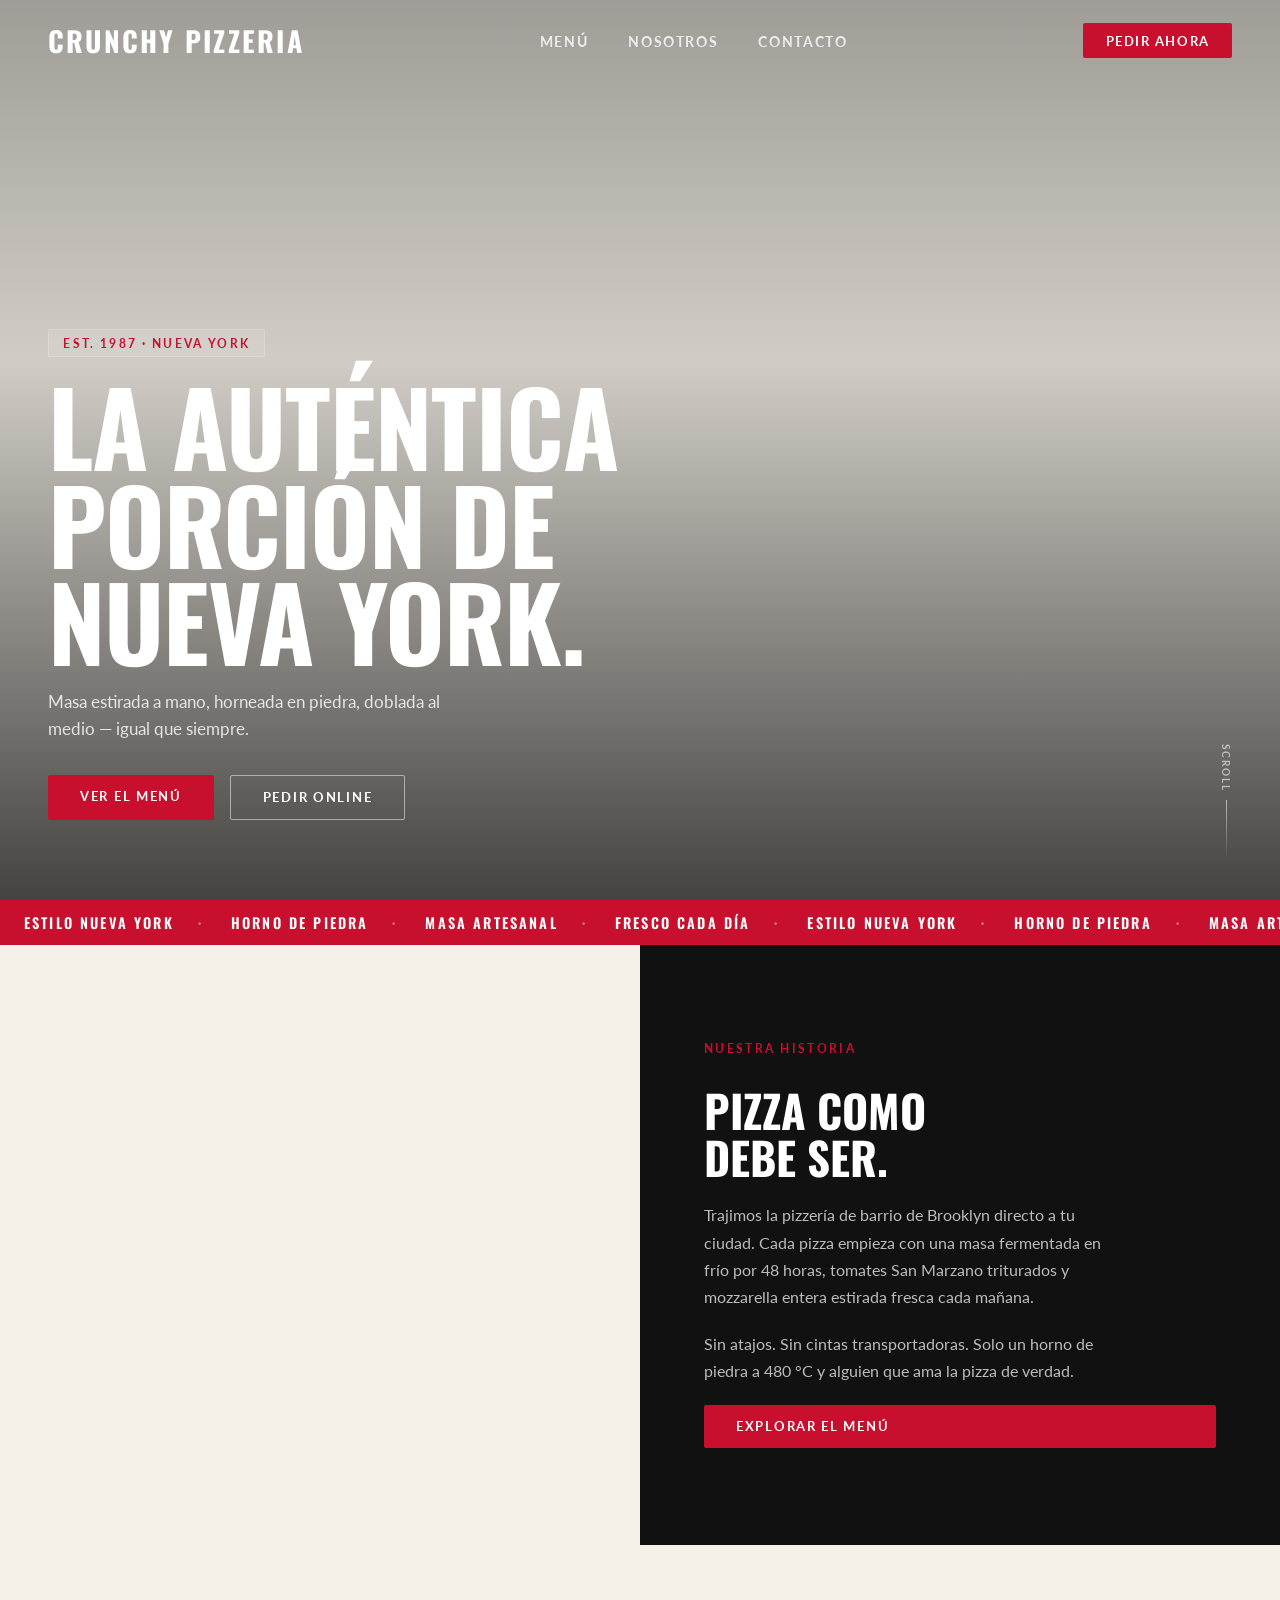
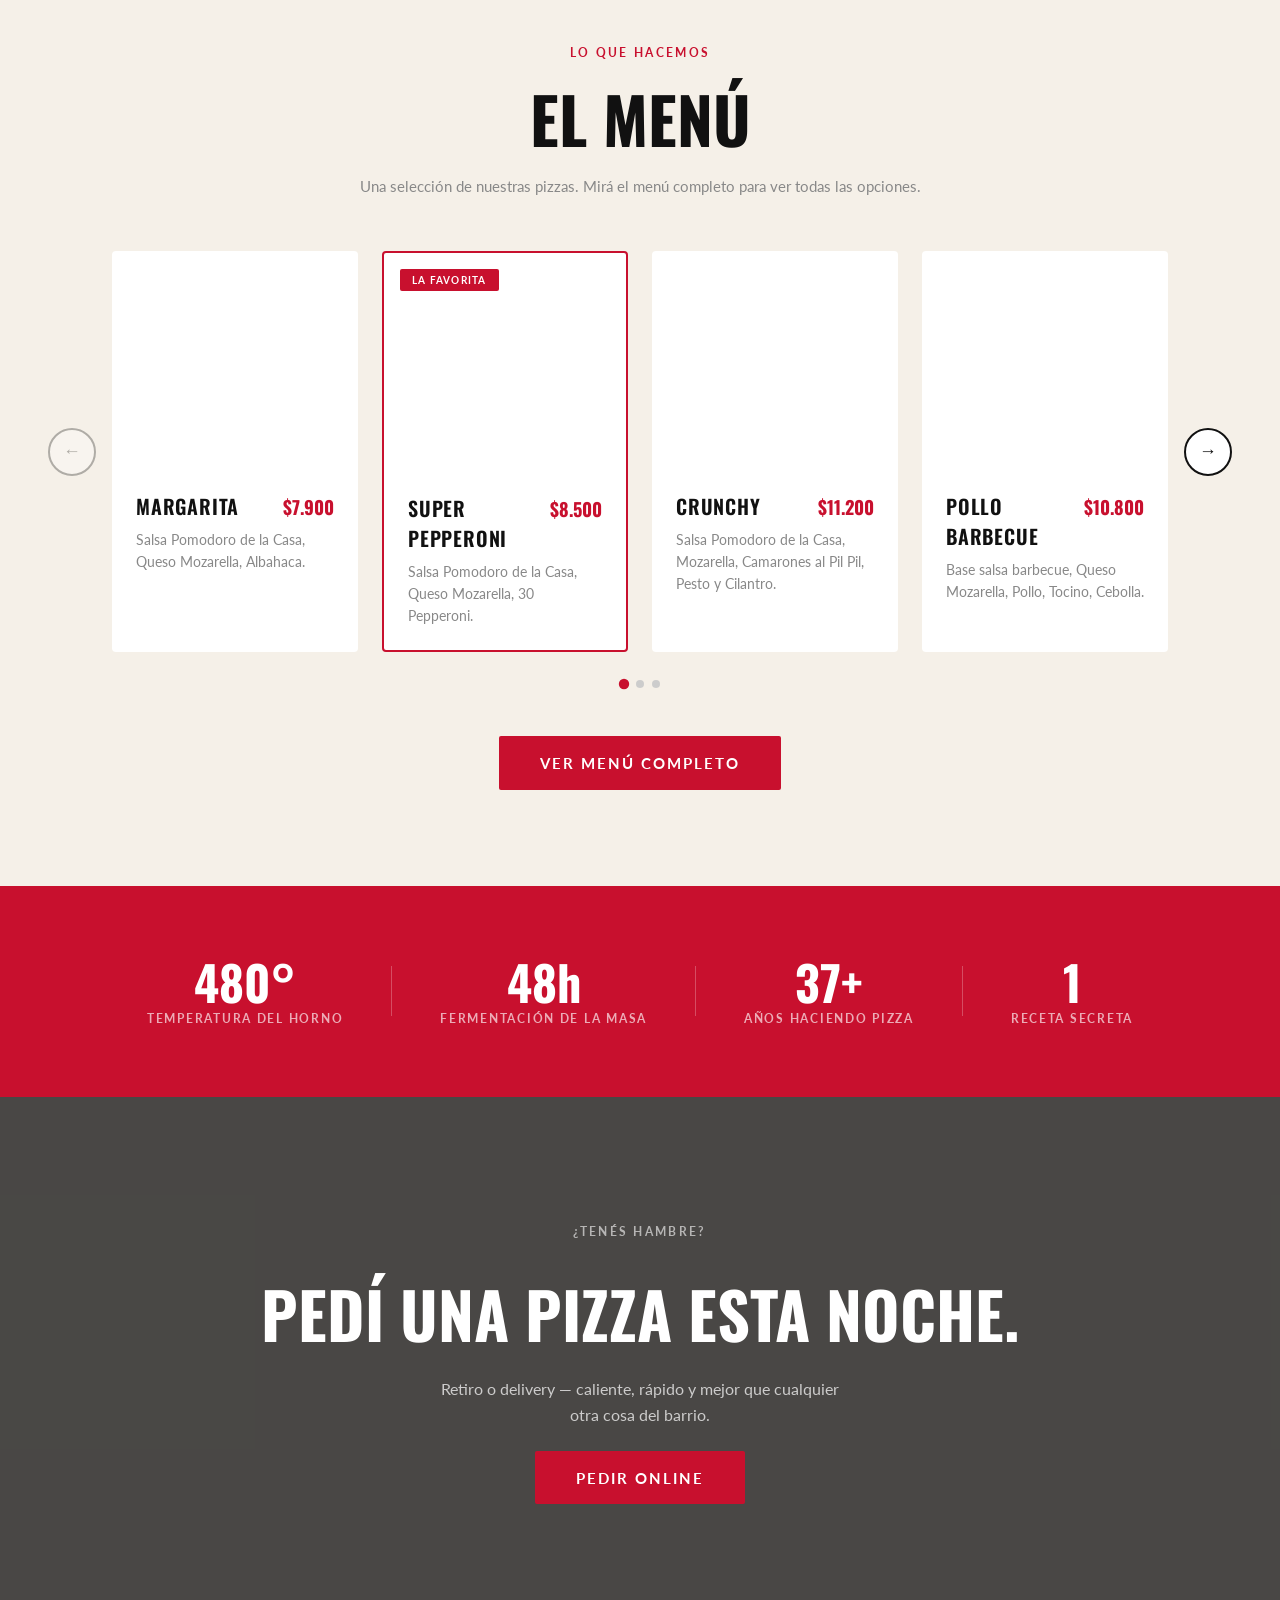
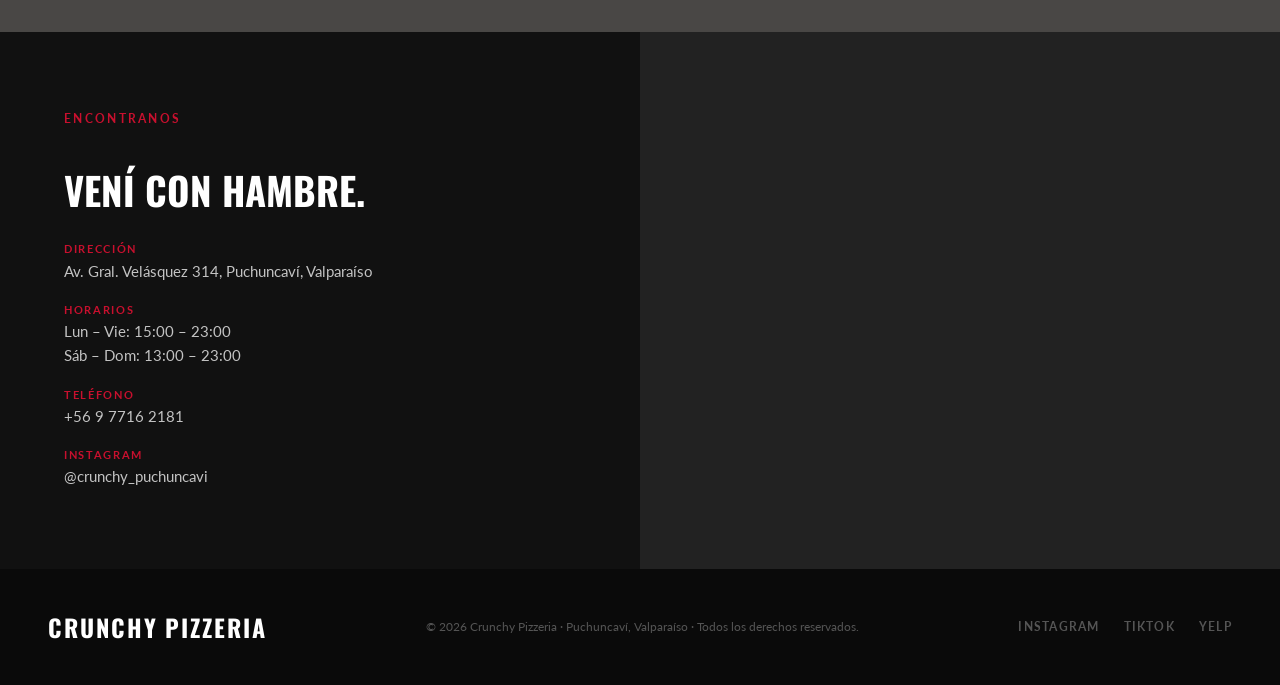
==== index.html @ bc8d4080 "Initial commit — landing page Crunchy Pizzeria Co-Authored-By: Claude Sonnet 4.6 <noreply@anthropic." ====
<!DOCTYPE html>
<html lang="es">
<head>
  <meta charset="UTF-8" />
  <meta name="viewport" content="width=device-width, initial-scale=1.0" />
  <title>CRUNCHY PIZZERIA — Pizza al Estilo Nueva York</title>
  <link rel="preconnect" href="https://fonts.googleapis.com" />
  <link rel="preconnect" href="https://fonts.gstatic.com" crossorigin />
  <link href="https://fonts.googleapis.com/css2?family=Oswald:wght@400;600;700&family=Lato:wght@300;400;700&display=swap" rel="stylesheet" />
  <link rel="stylesheet" href="style.css" />
</head>
<body>

  <!-- NAV -->
  <nav class="navbar" id="navbar">
    <div class="nav-logo">CRUNCHY PIZZERIA</div>
    <ul class="nav-links">
      <li><a href="https://menu.fu.do/crunchypizzeria/qr-menu" target="_blank">Menú</a></li>
      <li><a href="#about">Nosotros</a></li>
      <li><a href="#contact">Contacto</a></li>
    </ul>
    <a href="#order" class="nav-cta">Pedir Ahora</a>
  </nav>

  <!-- HERO -->
  <section class="hero" id="hero">
    <div class="hero-overlay"></div>
    <div class="hero-content">
      <span class="hero-tag">EST. 1987 · NUEVA YORK</span>
      <h1 class="hero-title">La Auténtica<br />Porción de<br />Nueva York.</h1>
      <p class="hero-sub">Masa estirada a mano, horneada en piedra, doblada al medio — igual que siempre.</p>
      <div class="hero-actions">
        <a href="https://menu.fu.do/crunchypizzeria/qr-menu" target="_blank" class="btn-primary">Ver el Menú</a>
        <a href="#order" class="btn-secondary">Pedir Online</a>
      </div>
    </div>
    <div class="hero-scroll-hint">
      <span>Scroll</span>
      <div class="scroll-line"></div>
    </div>
  </section>

  <!-- TAGLINE STRIP -->
  <div class="strip">
    <div class="strip-track">
      <span>ESTILO NUEVA YORK</span><span class="dot">·</span>
      <span>HORNO DE PIEDRA</span><span class="dot">·</span>
      <span>MASA ARTESANAL</span><span class="dot">·</span>
      <span>FRESCO CADA DÍA</span><span class="dot">·</span>
      <span>ESTILO NUEVA YORK</span><span class="dot">·</span>
      <span>HORNO DE PIEDRA</span><span class="dot">·</span>
      <span>MASA ARTESANAL</span><span class="dot">·</span>
      <span>FRESCO CADA DÍA</span><span class="dot">·</span>
    </div>
  </div>

  <!-- ABOUT -->
  <section class="about" id="about">
    <div class="about-img"></div>
    <div class="about-text">
      <span class="section-tag">Nuestra Historia</span>
      <h2>Pizza como<br />debe ser.</h2>
      <p>Trajimos la pizzería de barrio de Brooklyn directo a tu ciudad. Cada pizza empieza con una masa fermentada en frío por 48 horas, tomates San Marzano triturados y mozzarella entera estirada fresca cada mañana.</p>
      <p>Sin atajos. Sin cintas transportadoras. Solo un horno de piedra a 480 °C y alguien que ama la pizza de verdad.</p>
      <a href="https://menu.fu.do/crunchypizzeria/qr-menu" target="_blank" class="btn-primary">Explorar el Menú</a>
    </div>
  </section>

  <!-- MENU -->
  <section class="menu-section" id="menu">
    <div class="menu-header">
      <span class="section-tag">Lo Que Hacemos</span>
      <h2>El Menú</h2>
      <p class="menu-subtitle">Una selección de nuestras pizzas. Mirá el menú completo para ver todas las opciones.</p>
    </div>
    <div class="carousel-wrapper">
      <button class="carousel-btn prev" id="carouselPrev">&#8592;</button>
      <div class="carousel-track-container">
        <div class="carousel-track" id="carouselTrack">

          <div class="menu-card">
            <div class="menu-card-img img-margherita"></div>
            <div class="menu-card-body">
              <div class="menu-card-top">
                <h3>Margarita</h3>
                <span class="price">$7.900</span>
              </div>
              <p>Salsa Pomodoro de la Casa, Queso Mozarella, Albahaca.</p>
            </div>
          </div>

          <div class="menu-card featured">
            <div class="badge">La Favorita</div>
            <div class="menu-card-img img-pepperoni"></div>
            <div class="menu-card-body">
              <div class="menu-card-top">
                <h3>Super Pepperoni</h3>
                <span class="price">$8.500</span>
              </div>
              <p>Salsa Pomodoro de la Casa, Queso Mozarella, 30 Pepperoni.</p>
            </div>
          </div>

          <div class="menu-card">
            <div class="menu-card-img img-crunchy"></div>
            <div class="menu-card-body">
              <div class="menu-card-top">
                <h3>Crunchy</h3>
                <span class="price">$11.200</span>
              </div>
              <p>Salsa Pomodoro de la Casa, Mozarella, Camarones al Pil Pil, Pesto y Cilantro.</p>
            </div>
          </div>

          <div class="menu-card">
            <div class="menu-card-img img-bbq"></div>
            <div class="menu-card-body">
              <div class="menu-card-top">
                <h3>Pollo Barbecue</h3>
                <span class="price">$10.800</span>
              </div>
              <p>Base salsa barbecue, Queso Mozarella, Pollo, Tocino, Cebolla.</p>
            </div>
          </div>

          <div class="menu-card">
            <div class="menu-card-img img-cuatroquesos"></div>
            <div class="menu-card-body">
              <div class="menu-card-top">
                <h3>Cuatro Quesos</h3>
                <span class="price">$10.500</span>
              </div>
              <p>Salsa Pomodoro, Mozarella, Queso Azul, Queso de Cabra, Parmesano.</p>
            </div>
          </div>

          <div class="menu-card">
            <div class="menu-card-img img-espanola"></div>
            <div class="menu-card-body">
              <div class="menu-card-top">
                <h3>Española</h3>
                <span class="price">$11.500</span>
              </div>
              <p>Salsa Pomodoro, Mozarella, Chorizo, Jamón, Tomate, Pimentón y Aceitunas.</p>
            </div>
          </div>

        </div>
      </div>
      <button class="carousel-btn next" id="carouselNext">&#8594;</button>
    </div>

    <div class="carousel-dots" id="carouselDots"></div>

    <div class="menu-cta">
      <a href="https://menu.fu.do/crunchypizzeria/qr-menu" target="_blank" class="btn-primary large">Ver Menú Completo</a>
    </div>
  </section>

  <!-- STATS -->
  <section class="stats">
    <div class="stat">
      <span class="stat-num">480°</span>
      <span class="stat-label">Temperatura del Horno</span>
    </div>
    <div class="stat-divider"></div>
    <div class="stat">
      <span class="stat-num">48h</span>
      <span class="stat-label">Fermentación de la Masa</span>
    </div>
    <div class="stat-divider"></div>
    <div class="stat">
      <span class="stat-num">37+</span>
      <span class="stat-label">Años Haciendo Pizza</span>
    </div>
    <div class="stat-divider"></div>
    <div class="stat">
      <span class="stat-num">1</span>
      <span class="stat-label">Receta Secreta</span>
    </div>
  </section>

  <!-- ORDER / CTA -->
  <section class="cta-section" id="order">
    <div class="cta-overlay"></div>
    <div class="cta-content">
      <span class="section-tag light">¿Tenés hambre?</span>
      <h2>Pedí una Pizza Esta Noche.</h2>
      <p>Retiro o delivery — caliente, rápido y mejor que cualquier otra cosa del barrio.</p>
      <a href="#" class="btn-primary large">Pedir Online</a>
    </div>
  </section>

  <!-- CONTACT -->
  <section class="contact-section" id="contact">
    <div class="contact-info">
      <span class="section-tag">Encontranos</span>
      <h2>Vení con Hambre.</h2>
      <ul class="contact-list">
        <li>
          <strong>Dirección</strong>
          <span>Av. Gral. Velásquez 314, Puchuncaví, Valparaíso</span>
        </li>
        <li>
          <strong>Horarios</strong>
          <span>Lun – Vie: 15:00 – 23:00<br />Sáb – Dom: 13:00 – 23:00</span>
        </li>
        <li>
          <strong>Teléfono</strong>
          <span>+56 9 7716 2181</span>
        </li>
        <li>
          <strong>Instagram</strong>
          <span>@crunchy_puchuncavi</span>
        </li>
      </ul>
    </div>
    <div class="contact-map">
      <iframe
        src="https://maps.google.com/maps?q=Av.+Gral.+Vel%C3%A1squez+314,+Puchuncav%C3%AD,+Valpara%C3%ADso,+Chile&output=embed&hl=es"
        width="100%"
        height="100%"
        style="border:0; min-height:400px; display:block;"
        allowfullscreen=""
        loading="lazy"
        referrerpolicy="no-referrer-when-downgrade"
        title="Ubicación Crunchy Pizzeria">
      </iframe>
    </div>
  </section>

  <!-- FOOTER -->
  <footer class="footer">
    <div class="footer-logo">CRUNCHY PIZZERIA</div>
    <p class="footer-copy">© 2026 Crunchy Pizzeria · Puchuncaví, Valparaíso · Todos los derechos reservados.</p>
    <div class="footer-links">
      <a href="#">Instagram</a>
      <a href="#">TikTok</a>
      <a href="#">Yelp</a>
    </div>
  </footer>

  <script src="script.js"></script>
</body>
</html>
---- style.css ----
/* =====================
   RESET & BASE
===================== */
*, *::before, *::after {
  box-sizing: border-box;
  margin: 0;
  padding: 0;
}

:root {
  --red:    #C8102E;
  --dark:   #111111;
  --cream:  #F5F0E8;
  --gray:   #888888;
  --white:  #FFFFFF;
  --font-head: 'Oswald', sans-serif;
  --font-body: 'Lato', sans-serif;
}

html {
  scroll-behavior: smooth;
}

body {
  font-family: var(--font-body);
  background: var(--cream);
  color: var(--dark);
  overflow-x: hidden;
}

/* =====================
   NAVBAR
===================== */
.navbar {
  position: fixed;
  top: 0;
  left: 0;
  right: 0;
  z-index: 100;
  display: flex;
  align-items: center;
  justify-content: space-between;
  padding: 1.25rem 3rem;
  transition: background 0.3s, box-shadow 0.3s;
}

.navbar.scrolled {
  background: var(--dark);
  box-shadow: 0 2px 20px rgba(0,0,0,0.4);
}

.nav-logo {
  font-family: var(--font-head);
  font-size: 1.75rem;
  font-weight: 700;
  color: var(--white);
  letter-spacing: 0.08em;
}

.nav-links {
  list-style: none;
  display: flex;
  gap: 2.5rem;
}

.nav-links a {
  font-family: var(--font-body);
  font-size: 0.85rem;
  font-weight: 700;
  letter-spacing: 0.12em;
  text-transform: uppercase;
  color: rgba(255,255,255,0.8);
  text-decoration: none;
  transition: color 0.2s;
}

.nav-links a:hover {
  color: var(--white);
}

.nav-cta {
  font-family: var(--font-body);
  font-size: 0.8rem;
  font-weight: 700;
  letter-spacing: 0.12em;
  text-transform: uppercase;
  color: var(--white);
  background: var(--red);
  padding: 0.6rem 1.4rem;
  border-radius: 2px;
  text-decoration: none;
  transition: background 0.2s;
}

.nav-cta:hover {
  background: #a50d24;
}

/* =====================
   HERO
===================== */
.hero {
  position: relative;
  height: 100vh;
  min-height: 640px;
  background-image: url('https://images.unsplash.com/photo-1534308983496-4fabb1a015ee?w=1800&q=80');
  background-size: cover;
  background-position: center;
  background-attachment: fixed; /* parallax scroll */
  display: flex;
  align-items: flex-end;
  padding: 0 3rem 5rem;
}

.hero-overlay {
  position: absolute;
  inset: 0;
  background: linear-gradient(
    to bottom,
    rgba(0,0,0,0.35) 0%,
    rgba(0,0,0,0.15) 40%,
    rgba(0,0,0,0.72) 100%
  );
}

.hero-content {
  position: relative;
  z-index: 2;
  max-width: 680px;
}

.hero-tag {
  display: inline-block;
  font-family: var(--font-body);
  font-size: 0.75rem;
  font-weight: 700;
  letter-spacing: 0.18em;
  text-transform: uppercase;
  color: var(--red);
  background: rgba(255,255,255,0.1);
  border: 1px solid rgba(255,255,255,0.2);
  padding: 0.35rem 0.9rem;
  border-radius: 2px;
  margin-bottom: 1.25rem;
}

.hero-title {
  font-family: var(--font-head);
  font-size: clamp(3.5rem, 8vw, 7rem);
  font-weight: 700;
  line-height: 0.95;
  color: var(--white);
  text-transform: uppercase;
  letter-spacing: -0.01em;
  margin-bottom: 1.25rem;
}

.hero-sub {
  font-size: 1.05rem;
  line-height: 1.6;
  color: rgba(255,255,255,0.82);
  max-width: 420px;
  margin-bottom: 2rem;
}

.hero-actions {
  display: flex;
  gap: 1rem;
  flex-wrap: wrap;
}

/* SCROLL HINT */
.hero-scroll-hint {
  position: absolute;
  bottom: 2.5rem;
  right: 3rem;
  display: flex;
  flex-direction: column;
  align-items: center;
  gap: 0.5rem;
  z-index: 2;
}

.hero-scroll-hint span {
  font-size: 0.65rem;
  font-weight: 700;
  letter-spacing: 0.2em;
  text-transform: uppercase;
  color: rgba(255,255,255,0.6);
  writing-mode: vertical-rl;
}

.scroll-line {
  width: 1px;
  height: 60px;
  background: linear-gradient(to bottom, rgba(255,255,255,0.6), transparent);
  animation: scrollPulse 1.8s ease-in-out infinite;
}

@keyframes scrollPulse {
  0%, 100% { opacity: 1; transform: scaleY(1); }
  50% { opacity: 0.4; transform: scaleY(0.5); }
}

/* =====================
   BUTTONS
===================== */
.btn-primary {
  display: inline-block;
  font-family: var(--font-body);
  font-size: 0.82rem;
  font-weight: 700;
  letter-spacing: 0.13em;
  text-transform: uppercase;
  color: var(--white);
  background: var(--red);
  padding: 0.85rem 2rem;
  border-radius: 2px;
  text-decoration: none;
  transition: background 0.2s, transform 0.15s;
}

.btn-primary:hover {
  background: #a50d24;
  transform: translateY(-1px);
}

.btn-primary.large {
  font-size: 0.95rem;
  padding: 1.1rem 2.6rem;
}

.btn-secondary {
  display: inline-block;
  font-family: var(--font-body);
  font-size: 0.82rem;
  font-weight: 700;
  letter-spacing: 0.13em;
  text-transform: uppercase;
  color: var(--white);
  background: transparent;
  border: 1px solid rgba(255,255,255,0.5);
  padding: 0.85rem 2rem;
  border-radius: 2px;
  text-decoration: none;
  transition: border-color 0.2s, background 0.2s;
}

.btn-secondary:hover {
  border-color: var(--white);
  background: rgba(255,255,255,0.08);
}

/* =====================
   MARQUEE STRIP
===================== */
.strip {
  background: var(--red);
  overflow: hidden;
  padding: 0.75rem 0;
  white-space: nowrap;
}

.strip-track {
  display: inline-block;
  animation: marquee 18s linear infinite;
}

.strip-track span {
  font-family: var(--font-head);
  font-size: 0.9rem;
  font-weight: 600;
  letter-spacing: 0.15em;
  text-transform: uppercase;
  color: var(--white);
  padding: 0 1.5rem;
}

.strip-track .dot {
  color: rgba(255,255,255,0.5);
  padding: 0;
}

@keyframes marquee {
  from { transform: translateX(0); }
  to   { transform: translateX(-50%); }
}

/* =====================
   SECTION TAG
===================== */
.section-tag {
  display: inline-block;
  font-size: 0.72rem;
  font-weight: 700;
  letter-spacing: 0.2em;
  text-transform: uppercase;
  color: var(--red);
  margin-bottom: 0.75rem;
}

.section-tag.light {
  color: rgba(255,255,255,0.6);
}

/* =====================
   ABOUT
===================== */
.about {
  display: grid;
  grid-template-columns: 1fr 1fr;
  min-height: 600px;
}

.about-img {
  background-image: url('https://images.unsplash.com/photo-1571407970349-bc81e7e96d47?w=1200&q=80');
  background-size: cover;
  background-position: center;
  min-height: 500px;
}

.about-text {
  background: var(--dark);
  color: var(--white);
  padding: 5rem 4rem;
  display: flex;
  flex-direction: column;
  justify-content: center;
  gap: 1.25rem;
}

.about-text h2 {
  font-family: var(--font-head);
  font-size: clamp(2.2rem, 3.5vw, 3.2rem);
  font-weight: 700;
  text-transform: uppercase;
  line-height: 1.05;
}

.about-text p {
  font-size: 1rem;
  line-height: 1.7;
  color: rgba(255,255,255,0.72);
  max-width: 420px;
}

/* =====================
   MENU
===================== */
.menu-section {
  padding: 6rem 3rem;
  background: var(--cream);
}

.menu-header {
  text-align: center;
  margin-bottom: 3.5rem;
}

.menu-subtitle {
  font-size: 0.95rem;
  color: var(--gray);
  margin-top: 0.75rem;
}

.menu-cta {
  text-align: center;
  margin-top: 3rem;
}

.menu-header h2 {
  font-family: var(--font-head);
  font-size: clamp(2.5rem, 5vw, 4rem);
  font-weight: 700;
  text-transform: uppercase;
}

/* =====================
   CAROUSEL
===================== */
.carousel-wrapper {
  display: flex;
  align-items: center;
  gap: 1rem;
  max-width: 1260px;
  margin: 0 auto;
}

.carousel-track-container {
  overflow: hidden;
  flex: 1;
}

.carousel-track {
  display: flex;
  gap: 1.5rem;
  transition: transform 0.4s cubic-bezier(0.4, 0, 0.2, 1);
}

.carousel-track .menu-card {
  flex: 0 0 calc(25% - 1.125rem);
  min-width: 0;
}

.carousel-btn {
  flex-shrink: 0;
  width: 48px;
  height: 48px;
  border-radius: 50%;
  border: 2px solid var(--dark);
  background: var(--white);
  color: var(--dark);
  font-size: 1.1rem;
  cursor: pointer;
  display: flex;
  align-items: center;
  justify-content: center;
  transition: background 0.2s, color 0.2s, border-color 0.2s;
}

.carousel-btn:hover {
  background: var(--red);
  border-color: var(--red);
  color: var(--white);
}

.carousel-btn:disabled {
  opacity: 0.3;
  cursor: default;
  pointer-events: none;
}

.carousel-dots {
  display: flex;
  justify-content: center;
  gap: 0.5rem;
  margin-top: 1.75rem;
}

.carousel-dots .dot {
  width: 8px;
  height: 8px;
  border-radius: 50%;
  background: #ccc;
  border: none;
  cursor: pointer;
  transition: background 0.2s, transform 0.2s;
  padding: 0;
}

.carousel-dots .dot.active {
  background: var(--red);
  transform: scale(1.3);
}

.menu-card {
  background: var(--white);
  border-radius: 4px;
  overflow: hidden;
  position: relative;
  transition: transform 0.25s, box-shadow 0.25s;
}

.menu-card:hover {
  transform: translateY(-4px);
  box-shadow: 0 16px 40px rgba(0,0,0,0.12);
}

.menu-card.featured {
  border: 2px solid var(--red);
}

.badge {
  position: absolute;
  top: 1rem;
  left: 1rem;
  background: var(--red);
  color: var(--white);
  font-size: 0.65rem;
  font-weight: 700;
  letter-spacing: 0.12em;
  text-transform: uppercase;
  padding: 0.3rem 0.75rem;
  border-radius: 2px;
  z-index: 2;
}

.menu-card-img {
  height: 220px;
  background-size: cover;
  background-position: center;
}

.img-margherita {
  background-image: url('https://images.unsplash.com/photo-1574071318508-1cdbab80d002?w=800&q=80');
}
.img-pepperoni {
  background-image: url('https://images.unsplash.com/photo-1628840042765-356cda07504e?w=800&q=80');
}
.img-crunchy {
  background-image: url('https://images.unsplash.com/photo-1565299585323-38d6b0865b47?w=800&q=80');
}
.img-bbq {
  background-image: url('https://images.unsplash.com/photo-1604382354936-07c5d9983bd3?w=800&q=80');
}
.img-cuatroquesos {
  background-image: url('https://images.unsplash.com/photo-1513104890138-7c749659a591?w=800&q=80');
}
.img-espanola {
  background-image: url('https://images.unsplash.com/photo-1548369937-47519962c11a?w=800&q=80');
}

.menu-card-body {
  padding: 1.25rem 1.5rem 1.5rem;
}

.menu-card-top {
  display: flex;
  justify-content: space-between;
  align-items: baseline;
  margin-bottom: 0.5rem;
}

.menu-card-top h3 {
  font-family: var(--font-head);
  font-size: 1.25rem;
  font-weight: 600;
  text-transform: uppercase;
  letter-spacing: 0.04em;
}

.price {
  font-family: var(--font-head);
  font-size: 1.15rem;
  font-weight: 700;
  color: var(--red);
}

.menu-card-body p {
  font-size: 0.88rem;
  line-height: 1.55;
  color: var(--gray);
}

/* =====================
   STATS
===================== */
.stats {
  background: var(--red);
  display: flex;
  align-items: center;
  justify-content: center;
  flex-wrap: wrap;
  gap: 0;
  padding: 3.5rem 2rem;
}

.stat {
  text-align: center;
  padding: 1rem 3rem;
  display: flex;
  flex-direction: column;
  gap: 0.4rem;
}

.stat-num {
  font-family: var(--font-head);
  font-size: 3rem;
  font-weight: 700;
  color: var(--white);
  line-height: 1;
}

.stat-label {
  font-size: 0.72rem;
  font-weight: 700;
  letter-spacing: 0.15em;
  text-transform: uppercase;
  color: rgba(255,255,255,0.65);
}

.stat-divider {
  width: 1px;
  height: 50px;
  background: rgba(255,255,255,0.25);
}

/* =====================
   CTA SECTION
===================== */
.cta-section {
  position: relative;
  background-image: url('https://images.unsplash.com/photo-1590947132387-155cc02f3212?w=1800&q=80');
  background-size: cover;
  background-position: center;
  background-attachment: fixed;
  padding: 8rem 3rem;
  text-align: center;
}

.cta-overlay {
  position: absolute;
  inset: 0;
  background: rgba(0,0,0,0.7);
}

.cta-content {
  position: relative;
  z-index: 2;
  display: flex;
  flex-direction: column;
  align-items: center;
  gap: 1rem;
}

.cta-content h2 {
  font-family: var(--font-head);
  font-size: clamp(2.5rem, 5vw, 4.5rem);
  font-weight: 700;
  text-transform: uppercase;
  color: var(--white);
}

.cta-content p {
  font-size: 1rem;
  color: rgba(255,255,255,0.72);
  max-width: 420px;
  line-height: 1.6;
  margin-bottom: 0.5rem;
}

/* =====================
   CONTACT
===================== */
.contact-section {
  display: grid;
  grid-template-columns: 1fr 1fr;
  min-height: 480px;
}

.contact-info {
  background: var(--dark);
  color: var(--white);
  padding: 5rem 4rem;
  display: flex;
  flex-direction: column;
  justify-content: center;
  gap: 1.5rem;
}

.contact-info h2 {
  font-family: var(--font-head);
  font-size: clamp(2rem, 3vw, 3rem);
  font-weight: 700;
  text-transform: uppercase;
}

.contact-list {
  list-style: none;
  display: flex;
  flex-direction: column;
  gap: 1.25rem;
}

.contact-list li {
  display: flex;
  flex-direction: column;
  gap: 0.2rem;
}

.contact-list strong {
  font-size: 0.7rem;
  font-weight: 700;
  letter-spacing: 0.15em;
  text-transform: uppercase;
  color: var(--red);
}

.contact-list span {
  font-size: 0.95rem;
  line-height: 1.6;
  color: rgba(255,255,255,0.75);
}

.contact-map {
  background: #222;
}

.map-placeholder {
  width: 100%;
  height: 100%;
  min-height: 400px;
  display: flex;
  align-items: center;
  justify-content: center;
  background: #1a1a1a;
  font-family: var(--font-head);
  font-size: 1rem;
  letter-spacing: 0.2em;
  color: #444;
}

/* =====================
   FOOTER
===================== */
.footer {
  background: #0a0a0a;
  padding: 2.5rem 3rem;
  display: flex;
  align-items: center;
  justify-content: space-between;
  flex-wrap: wrap;
  gap: 1rem;
}

.footer-logo {
  font-family: var(--font-head);
  font-size: 1.5rem;
  font-weight: 700;
  color: var(--white);
  letter-spacing: 0.08em;
}

.footer-copy {
  font-size: 0.78rem;
  color: #555;
}

.footer-links {
  display: flex;
  gap: 1.5rem;
}

.footer-links a {
  font-size: 0.78rem;
  font-weight: 700;
  letter-spacing: 0.1em;
  text-transform: uppercase;
  color: #555;
  text-decoration: none;
  transition: color 0.2s;
}

.footer-links a:hover {
  color: var(--white);
}

/* =====================
   RESPONSIVE
===================== */
@media (max-width: 900px) {
  .navbar {
    padding: 1rem 1.5rem;
  }

  .nav-links {
    display: none;
  }

  .hero {
    background-attachment: scroll;
    padding: 0 1.5rem 4rem;
  }

  .hero-scroll-hint {
    right: 1.5rem;
  }

  .about {
    grid-template-columns: 1fr;
  }

  .about-img {
    min-height: 320px;
  }

  .about-text {
    padding: 3rem 2rem;
  }

  .menu-section {
    padding: 4rem 1.5rem;
  }

  .stat-divider {
    display: none;
  }

  .stats {
    gap: 1rem;
  }

  .cta-section {
    background-attachment: scroll;
    padding: 5rem 1.5rem;
  }

  .contact-section {
    grid-template-columns: 1fr;
  }

  .contact-info {
    padding: 3rem 2rem;
  }

  .footer {
    flex-direction: column;
    text-align: center;
    padding: 2rem 1.5rem;
  }
}
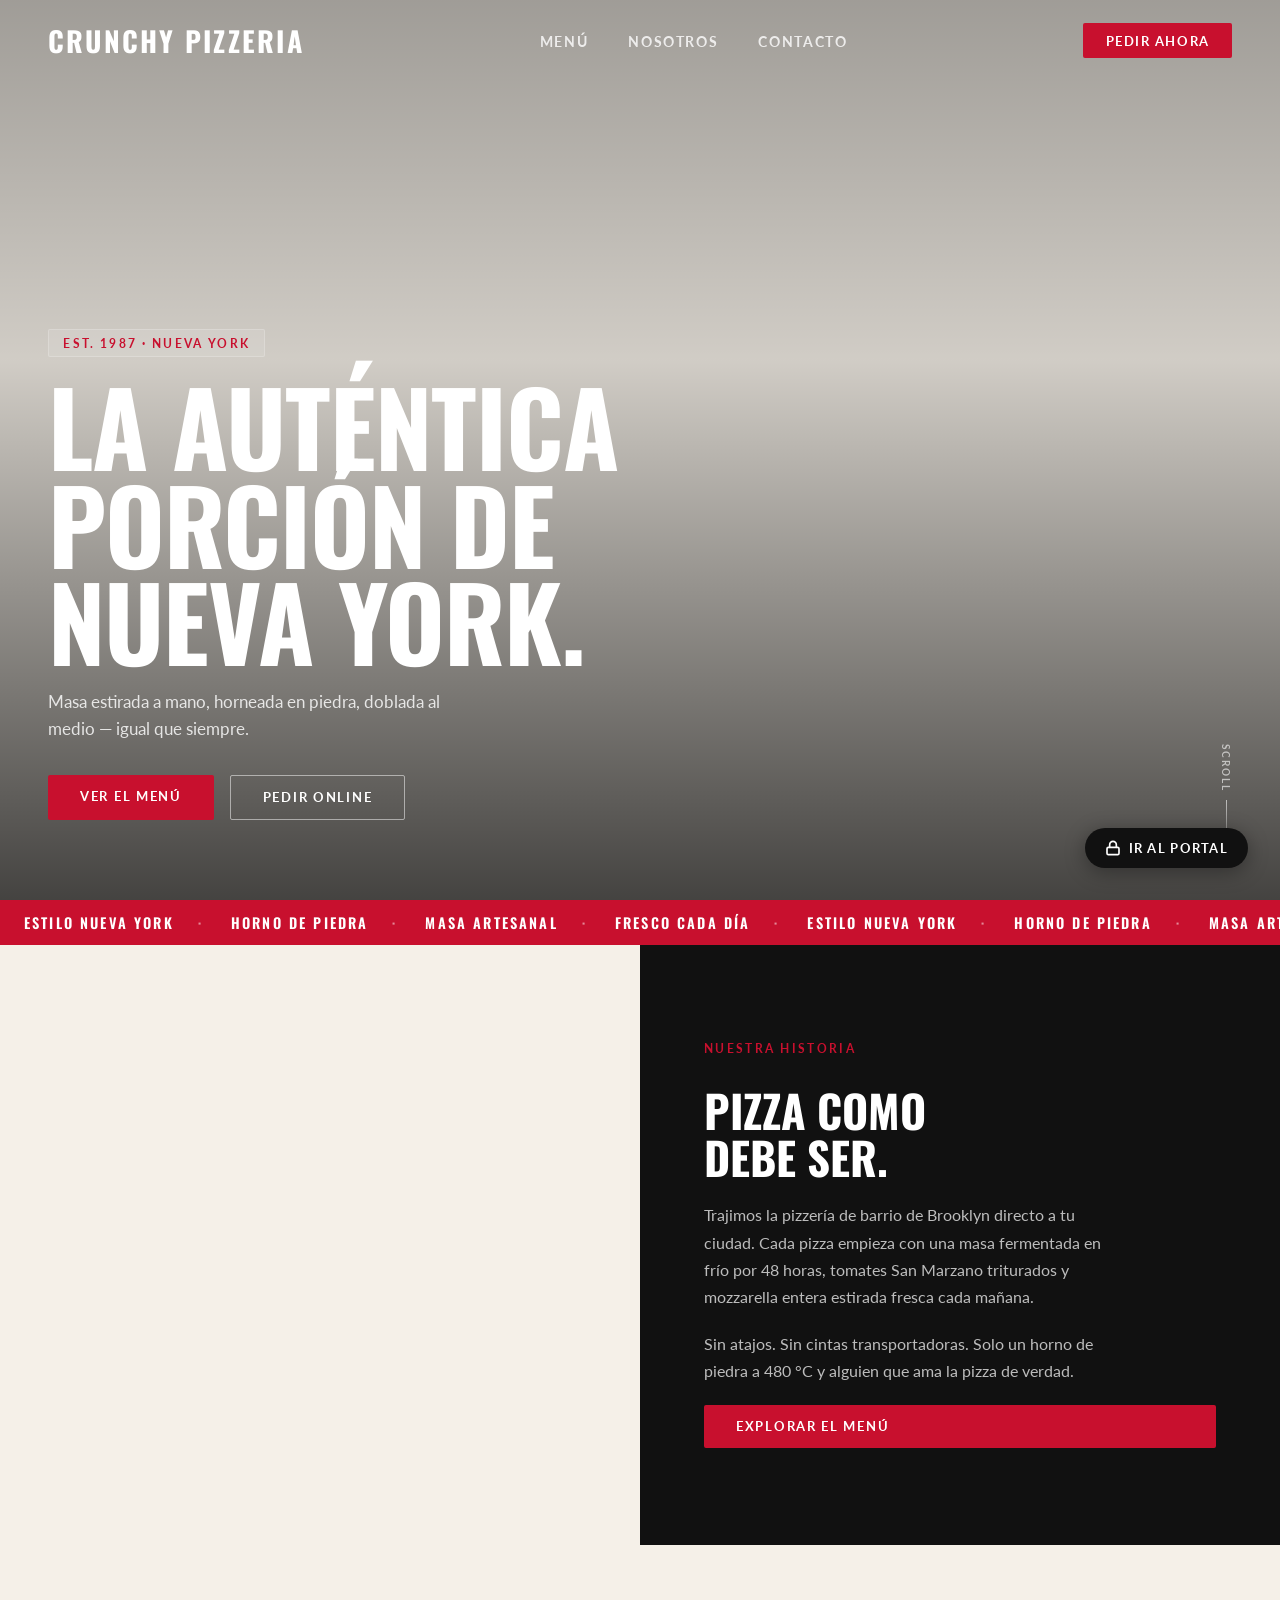
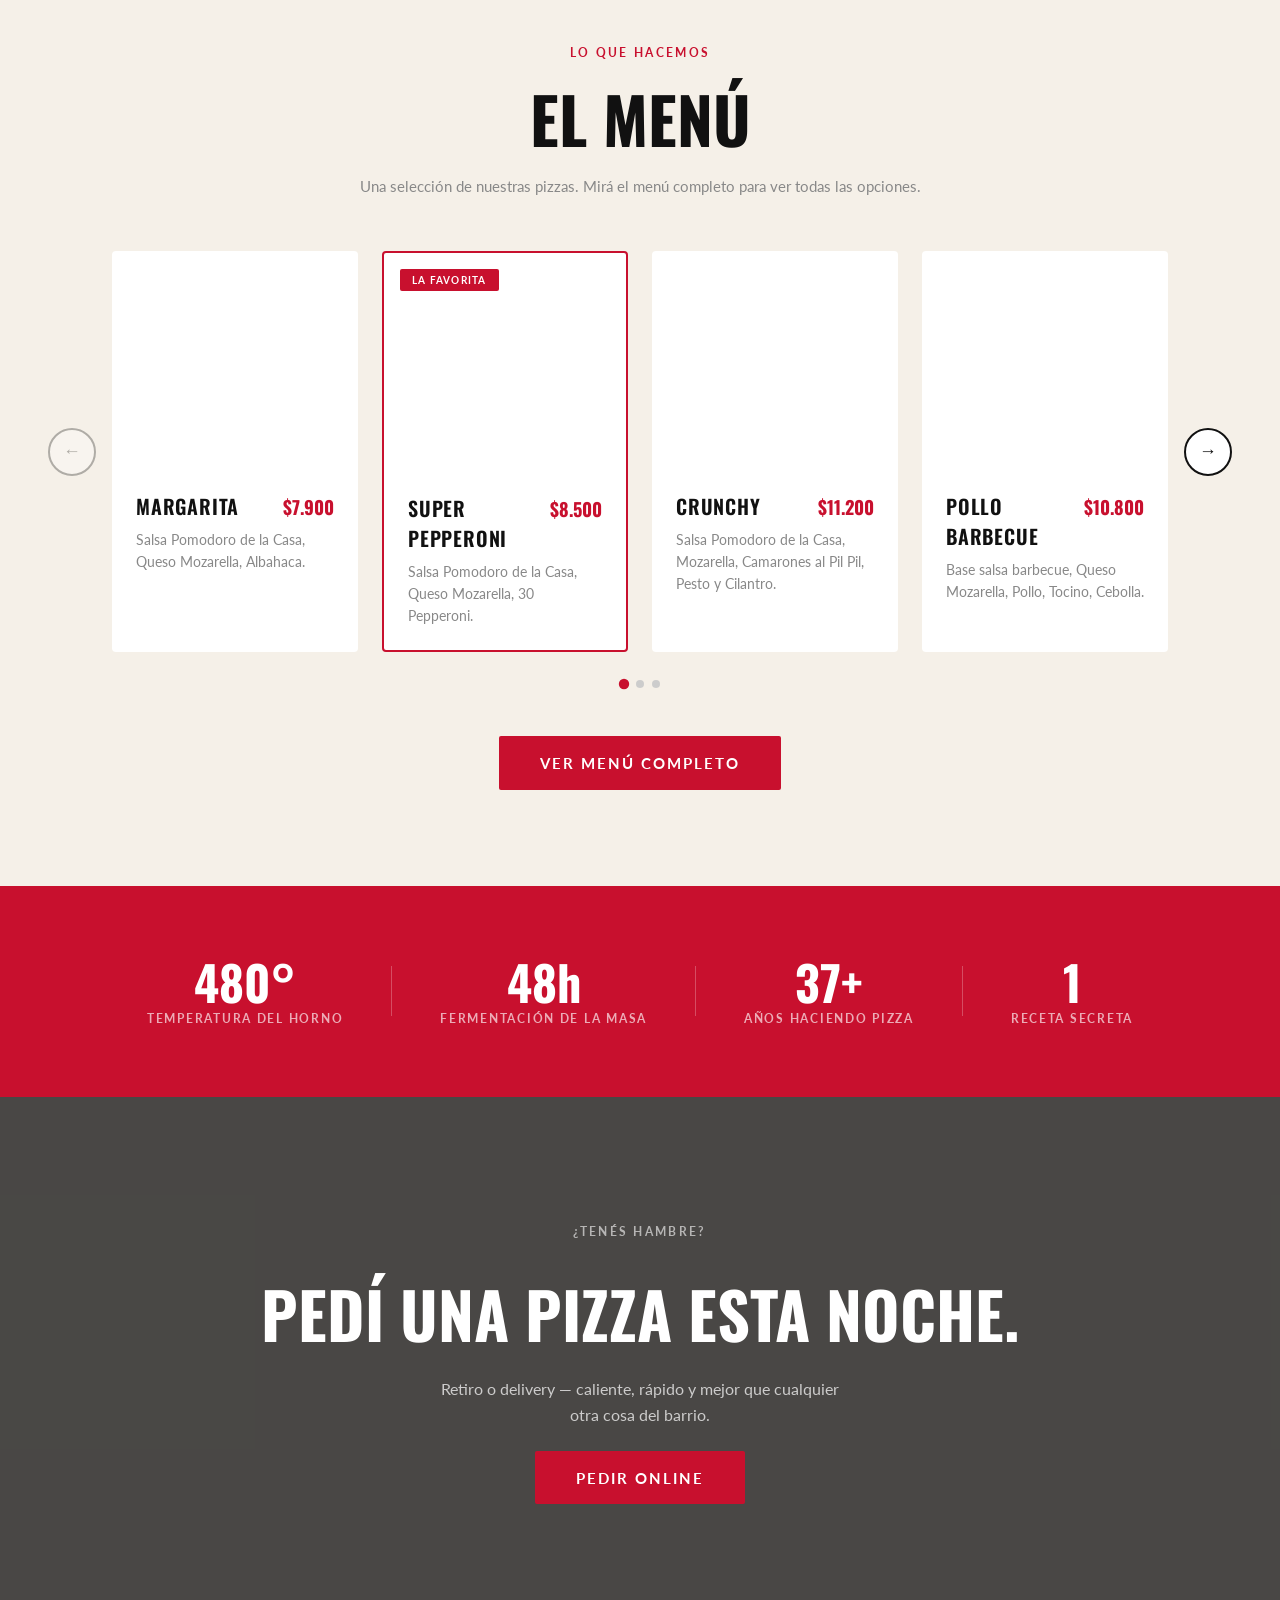
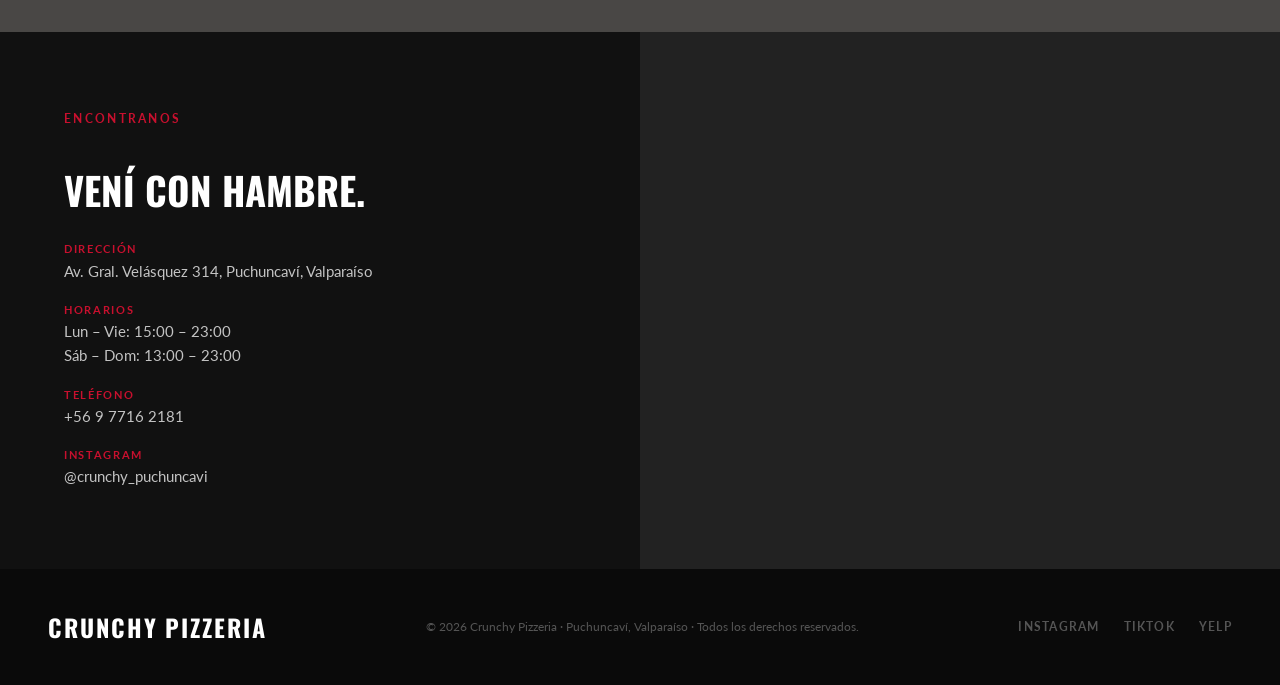
==== commit 84060704: "Agrega sistema de fidelidad completo con Firebase - Portal con acceso a clientes y administración - " ====
--- a/index.html
+++ b/index.html
@@ -240,6 +240,12 @@
     </div>
   </footer>
 
+  <!-- PORTAL BUTTON -->
+  <a href="portal.html" class="portal-fab">
+    <svg width="16" height="16" viewBox="0 0 24 24" fill="none" stroke="currentColor" stroke-width="2.5" stroke-linecap="round" stroke-linejoin="round"><rect x="3" y="11" width="18" height="11" rx="2"/><path d="M7 11V7a5 5 0 0 1 10 0v4"/></svg>
+    Ir al Portal
+  </a>
+
   <script src="script.js"></script>
 </body>
 </html>
--- a/style.css
+++ b/style.css
@@ -746,6 +746,37 @@
 }
 
 /* =====================
+   PORTAL FAB BUTTON
+===================== */
+.portal-fab {
+  position: fixed;
+  bottom: 2rem;
+  right: 2rem;
+  z-index: 200;
+  display: flex;
+  align-items: center;
+  gap: 0.5rem;
+  background: var(--dark);
+  color: var(--white);
+  font-family: var(--font-body);
+  font-size: 0.8rem;
+  font-weight: 700;
+  letter-spacing: 0.1em;
+  text-transform: uppercase;
+  text-decoration: none;
+  padding: 0.75rem 1.25rem;
+  border-radius: 50px;
+  box-shadow: 0 4px 20px rgba(0,0,0,0.35);
+  transition: background 0.2s, transform 0.2s, box-shadow 0.2s;
+}
+
+.portal-fab:hover {
+  background: var(--red);
+  transform: translateY(-2px);
+  box-shadow: 0 8px 28px rgba(200,16,46,0.4);
+}
+
+/* =====================
    RESPONSIVE
 ===================== */
 @media (max-width: 900px) {
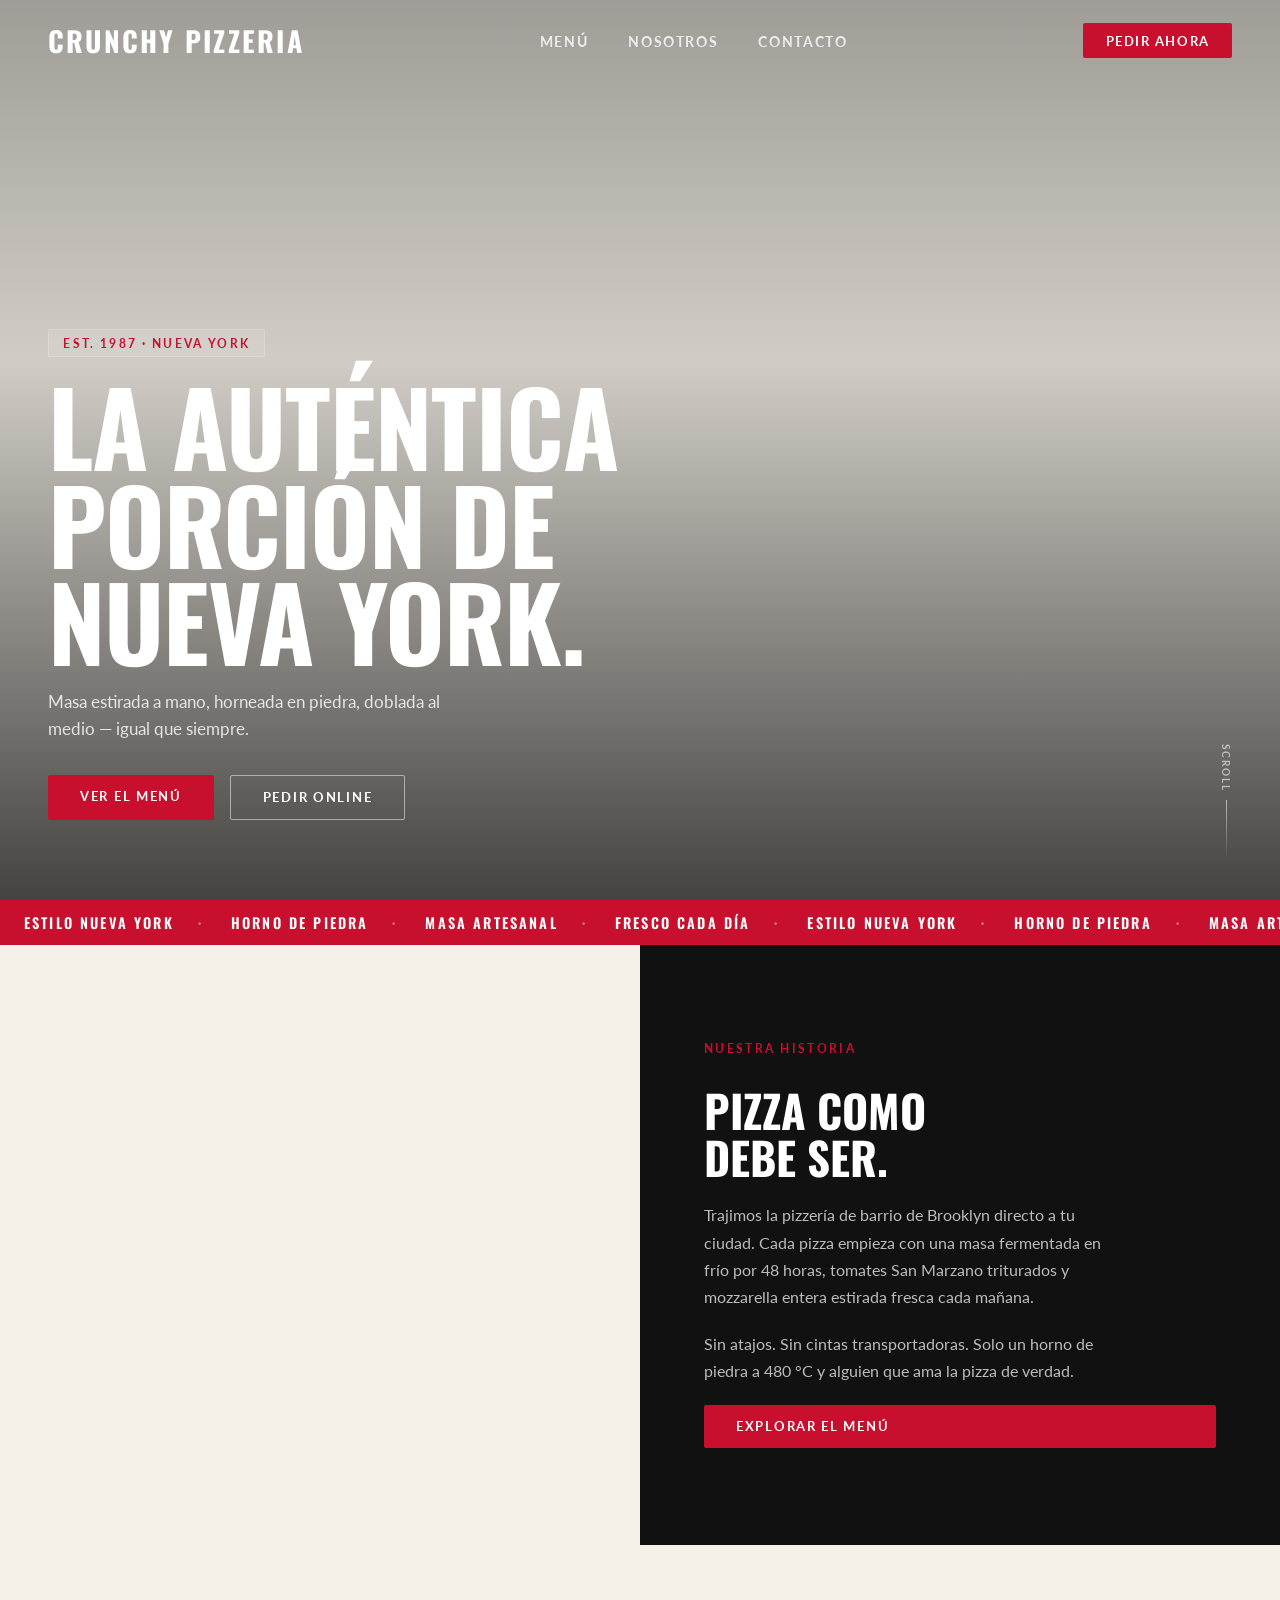
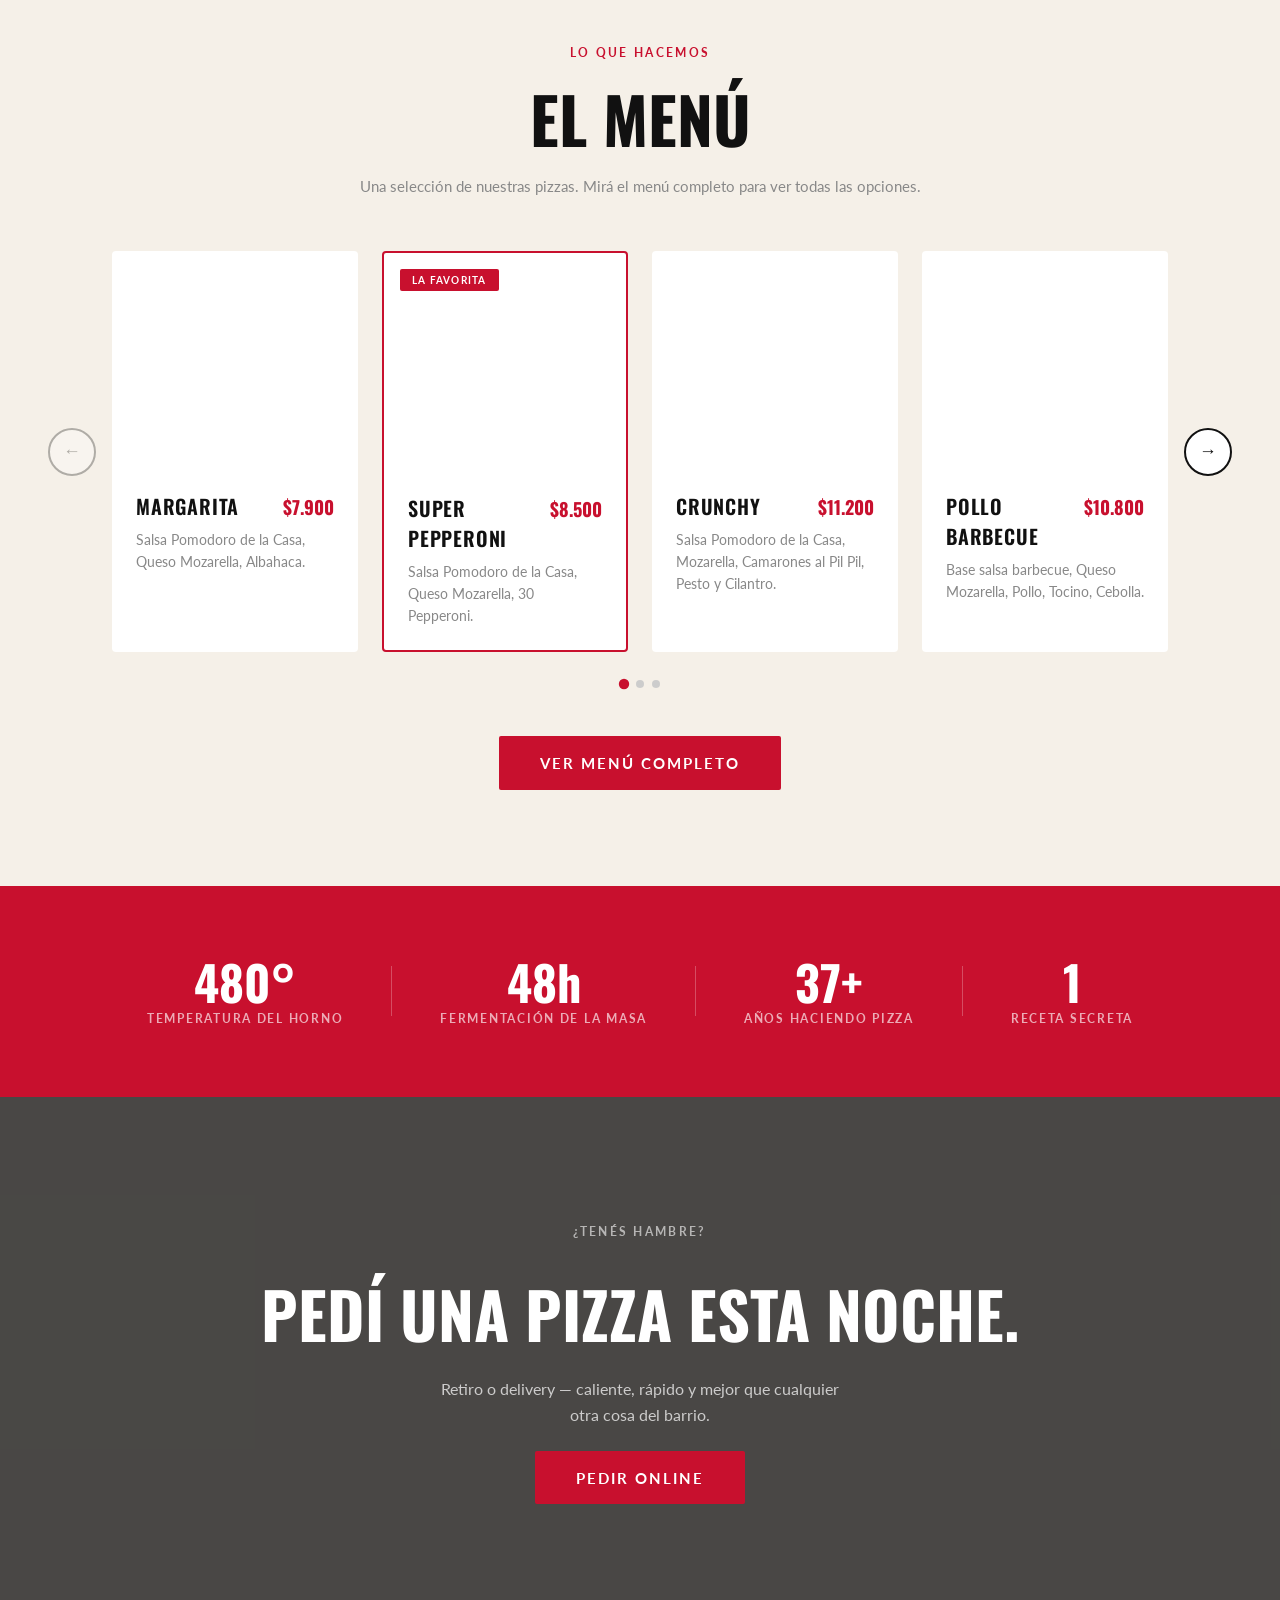
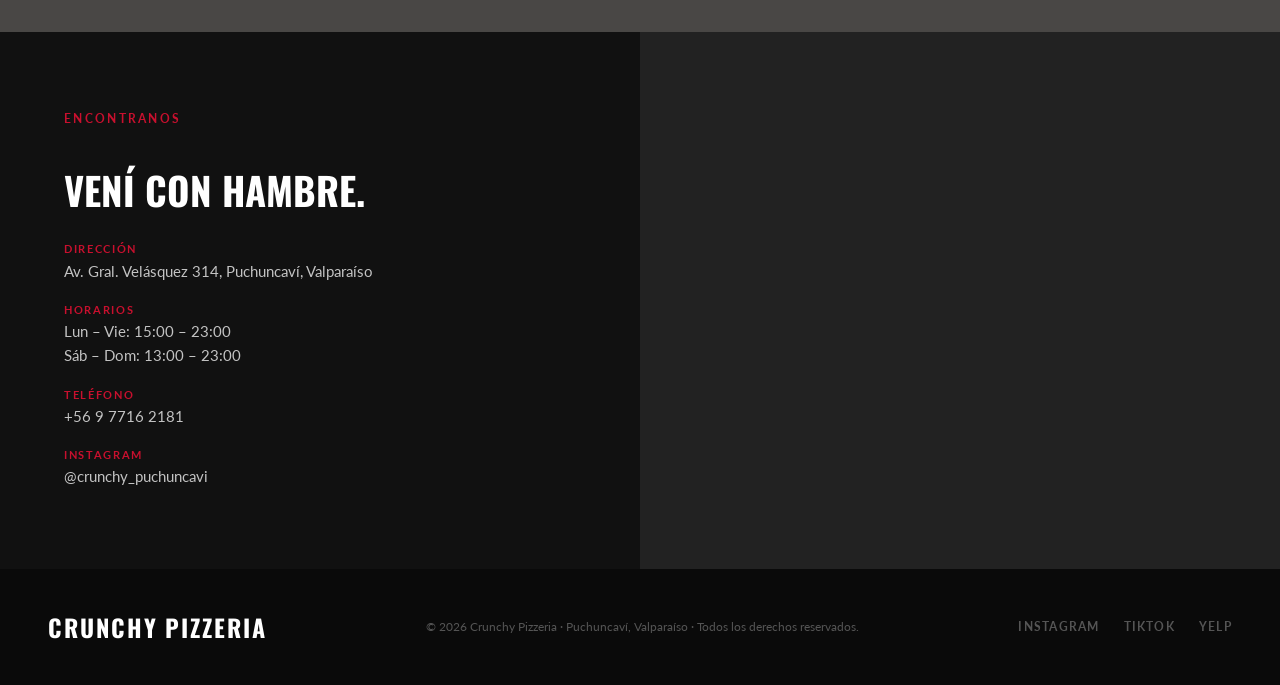
==== commit 526d5dac: "Elimina botón Ir al Portal de la landing page Co-Authored-By: Claude Sonnet 4.6 <noreply@anthropic.c" ====
--- a/index.html
+++ b/index.html
@@ -240,12 +240,6 @@
     </div>
   </footer>
 
-  <!-- PORTAL BUTTON -->
-  <a href="portal.html" class="portal-fab">
-    <svg width="16" height="16" viewBox="0 0 24 24" fill="none" stroke="currentColor" stroke-width="2.5" stroke-linecap="round" stroke-linejoin="round"><rect x="3" y="11" width="18" height="11" rx="2"/><path d="M7 11V7a5 5 0 0 1 10 0v4"/></svg>
-    Ir al Portal
-  </a>
-
-  <script src="script.js"></script>
+<script src="script.js"></script>
 </body>
 </html>
--- a/style.css
+++ b/style.css
@@ -745,36 +745,6 @@
   color: var(--white);
 }
 
-/* =====================
-   PORTAL FAB BUTTON
-===================== */
-.portal-fab {
-  position: fixed;
-  bottom: 2rem;
-  right: 2rem;
-  z-index: 200;
-  display: flex;
-  align-items: center;
-  gap: 0.5rem;
-  background: var(--dark);
-  color: var(--white);
-  font-family: var(--font-body);
-  font-size: 0.8rem;
-  font-weight: 700;
-  letter-spacing: 0.1em;
-  text-transform: uppercase;
-  text-decoration: none;
-  padding: 0.75rem 1.25rem;
-  border-radius: 50px;
-  box-shadow: 0 4px 20px rgba(0,0,0,0.35);
-  transition: background 0.2s, transform 0.2s, box-shadow 0.2s;
-}
-
-.portal-fab:hover {
-  background: var(--red);
-  transform: translateY(-2px);
-  box-shadow: 0 8px 28px rgba(200,16,46,0.4);
-}
 
 /* =====================
    RESPONSIVE
